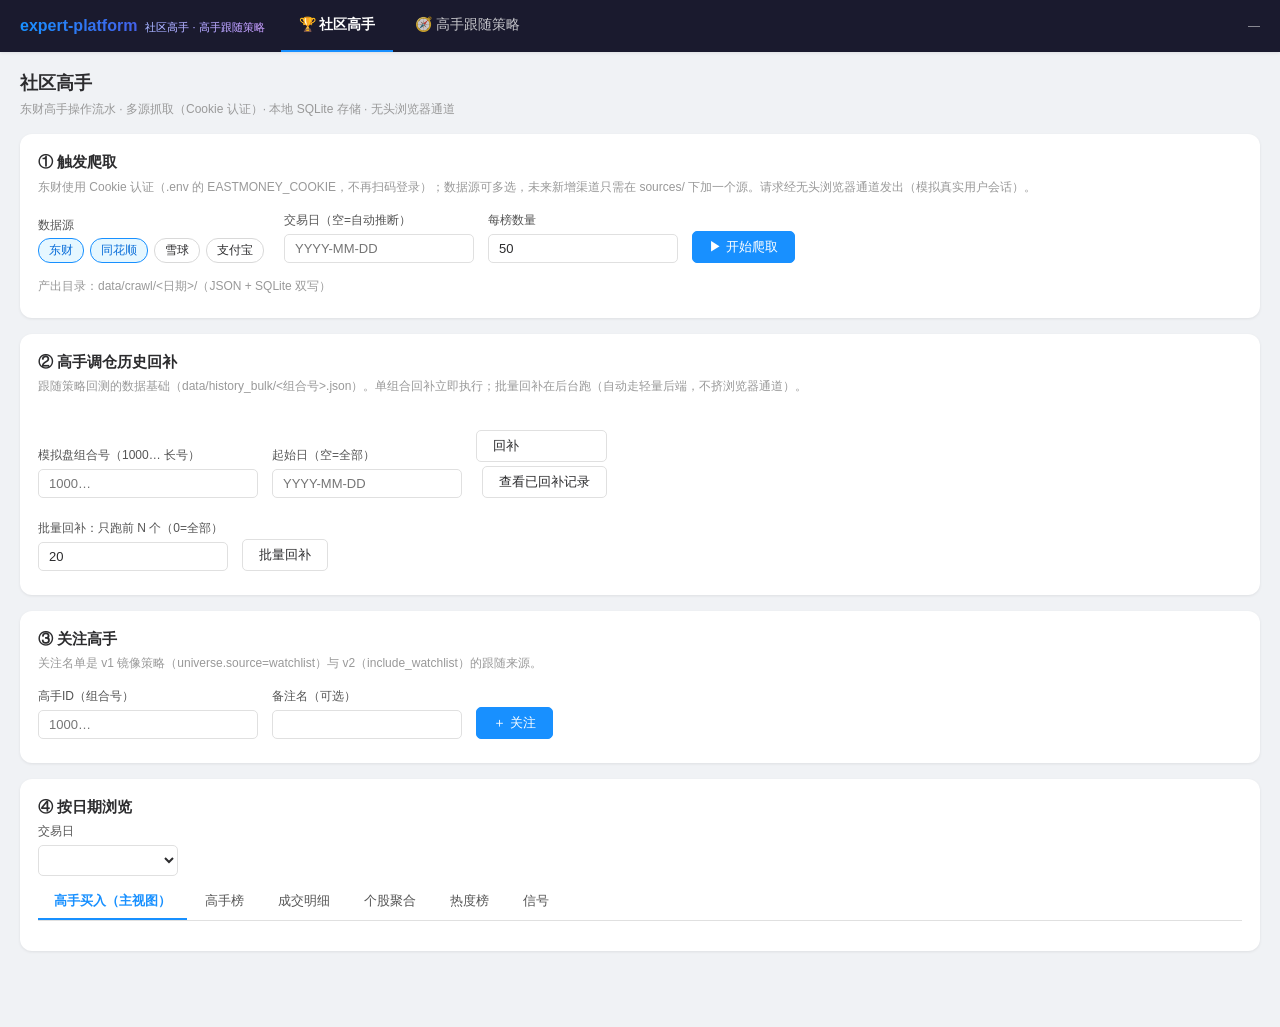
==== expert-strategy/web/static/index.html @ 900fc933 "refactor: 项目目录重命名 expert-platform → expert-strategy（152 个文件纯重命名，内容无变化）" ====
<!DOCTYPE html>
<html lang="zh-CN">
<head>
<meta charset="UTF-8">
<meta name="viewport" content="width=device-width, initial-scale=1.0">
<title>expert-platform · 社区高手 &amp; 高手跟随策略</title>
<link rel="stylesheet" href="css/tokens.css">
<link rel="stylesheet" href="css/base.css">
<script src="echarts.min.js"></script>
</head>
<body>

<header class="header">
  <div class="logo">expert-platform<small>社区高手 · 高手跟随策略</small></div>
  <nav class="nav">
    <a id="nav-experts" href="#/experts" onclick="EP.go('experts');return false">🏆 社区高手</a>
    <a id="nav-strategy" href="#/expert-strategy" onclick="EP.go('strategy');return false">🧭 高手跟随策略</a>
  </nav>
  <div class="spacer"></div>
  <div class="sysinfo num" id="sysinfo">—</div>
</header>

<!-- ═══ 页面 1：社区高手 ═══ -->
<section class="page" id="page-experts">
  <div class="page-title">社区高手</div>
  <div class="page-sub">东财高手操作流水 · 多源抓取（Cookie 认证）· 本地 SQLite 存储 · 无头浏览器通道</div>
  <div id="experts-root"></div>
</section>

<!-- ═══ 页面 2：高手跟随策略 ═══ -->
<section class="page" id="page-strategy">
  <div class="page-title">高手跟随策略</div>
  <div class="page-sub">策略文件化 · 统一回测（同回测期/同闸门/随机对照）· 模拟盘前向验证 · 晋级管理</div>
  <div id="strategy-root"></div>
</section>

<noscript>本应用需要启用 JavaScript。</noscript>
<script src="js/utils.js"></script>
<script src="js/experts.js"></script>
<script src="js/strategy.js"></script>
<script src="js/app.js"></script>
</body>
</html>
---- expert-strategy/web/static/css/tokens.css ----
/* 设计变量（参考源项目 xcq-platform static/css/tokens.css，浅色主题） */
:root {
  --c-primary: #1890ff;
  --c-primary-d: #096dd9;
  --c-primary-l: #e6f7ff;
  --c-success: #52c41a;
  --c-danger: #ff4d4f;
  --c-warning: #faad14;
  --c-purple: #722ed1;
  /* A 股惯例：红涨绿跌 */
  --c-up: #f5222d;
  --c-down: #52c41a;
  --c-text: #2c2c2e;
  --c-text-2: #555;
  --c-text-3: #999;
  --c-bg: #f0f2f5;
  --c-card: #fff;
  --c-border: #e0e0e0;
  --c-header: #1a1a2e;
  --r-sm: 5px;
  --r-md: 9px;
  --r-lg: 12px;
  --sh-sm: 0 1px 3px rgba(0,0,0,.08);
  --sh-md: 0 2px 8px rgba(0,0,0,.10);
  --sh-lg: 0 4px 16px rgba(0,0,0,.12);
  --ts: .2s ease;
  --font: -apple-system, BlinkMacSystemFont, "PingFang SC", "Microsoft YaHei", sans-serif;
}
---- expert-strategy/web/static/css/base.css ----
/* 基础布局：header / 顶部导航 / 卡片 / 表格 / 按钮 / 表单 / 标签 */
* { box-sizing: border-box; margin: 0; padding: 0; }
html, body { height: 100%; }
body {
  font-family: var(--font);
  background: var(--c-bg);
  color: var(--c-text);
  font-size: 14px;
  line-height: 1.55;
}
.num { font-variant-numeric: tabular-nums; }
.up { color: var(--c-up); }
.down { color: var(--c-down); }

/* ── header ── */
.header {
  position: sticky; top: 0; z-index: 100;
  display: flex; align-items: center; gap: 16px;
  height: 52px; padding: 0 20px;
  background: var(--c-header); color: #fff;
  box-shadow: var(--sh-sm);
}
.header .logo {
  font-size: 16px; font-weight: 700;
  background: linear-gradient(90deg, #1890ff, #722ed1);
  -webkit-background-clip: text; background-clip: text; color: transparent;
}
.header .logo small { font-size: 11px; font-weight: 400; color: rgba(255,255,255,.55); margin-left: 8px; -webkit-text-fill-color: rgba(255,255,255,.55); }
.nav { display: flex; gap: 4px; height: 100%; }
.nav a {
  display: flex; align-items: center; padding: 0 18px;
  color: rgba(255,255,255,.75); text-decoration: none;
  font-size: 14px; border-bottom: 2px solid transparent;
  transition: color var(--ts), border-color var(--ts);
  cursor: pointer;
}
.nav a:hover { color: #fff; }
.nav a.active { color: #fff; border-bottom-color: var(--c-primary); font-weight: 600; }
.header .spacer { flex: 1; }
.header .sysinfo { font-size: 12px; color: rgba(255,255,255,.55); }

/* ── 页面容器 ── */
.page { display: none; max-width: 1440px; margin: 0 auto; padding: 18px 20px 60px; }
.page.active { display: block; }
.page-title { font-size: 18px; font-weight: 700; margin-bottom: 2px; }
.page-sub { font-size: 12px; color: var(--c-text-3); margin-bottom: 16px; }

/* ── 卡片 ── */
.card {
  background: var(--c-card); border-radius: var(--r-lg);
  box-shadow: var(--sh-sm); padding: 16px 18px; margin-bottom: 16px;
}
.card > h3 { font-size: 15px; font-weight: 600; margin-bottom: 4px; }
.card > .card-sub { font-size: 12px; color: var(--c-text-3); margin-bottom: 12px; }
.card-grid { display: grid; grid-template-columns: repeat(auto-fill, minmax(240px, 1fr)); gap: 12px; }

/* ── 指标卡 ── */
.kv-cards { display: flex; flex-wrap: wrap; gap: 10px; margin-bottom: 12px; }
.kv {
  background: var(--c-bg); border-radius: var(--r-md);
  padding: 8px 14px; min-width: 110px;
}
.kv .k { font-size: 11px; color: var(--c-text-3); }
.kv .v { font-size: 17px; font-weight: 700; font-variant-numeric: tabular-nums; }

/* ── 按钮 ── */
.btn {
  display: inline-flex; align-items: center; gap: 6px;
  border: 1px solid var(--c-border); background: #fff; color: var(--c-text);
  border-radius: var(--r-sm); padding: 6px 16px; font-size: 13px;
  cursor: pointer; transition: all var(--ts); font-family: var(--font);
}
.btn:hover { border-color: var(--c-primary); color: var(--c-primary); }
.btn.primary { background: var(--c-primary); border-color: var(--c-primary); color: #fff; }
.btn.primary:hover { background: var(--c-primary-d); }
.btn.danger:hover { border-color: var(--c-danger); color: var(--c-danger); }
.btn.sm { padding: 3px 10px; font-size: 12px; }
.btn:disabled { opacity: .5; cursor: not-allowed; }

/* ── 表单 ── */
.field { display: inline-flex; flex-direction: column; gap: 4px; margin-right: 14px; margin-bottom: 8px; }
.field label { font-size: 12px; color: var(--c-text-2); }
.input, .select {
  border: 1px solid var(--c-border); border-radius: var(--r-sm);
  padding: 6px 10px; font-size: 13px; font-family: var(--font);
  min-width: 180px; background: #fff; color: var(--c-text);
}
.input:focus, .select:focus { outline: none; border-color: var(--c-primary); }
textarea.input { min-width: 420px; font-family: ui-monospace, Menlo, Consolas, monospace; font-size: 12px; }
.chip {
  display: inline-block; padding: 2px 10px; border-radius: 12px;
  font-size: 12px; border: 1px solid #d9d9d9; background: #fff;
  cursor: pointer; margin-right: 6px; user-select: none;
}
.chip.on { border-color: var(--c-primary); background: var(--c-primary-l); color: var(--c-primary-d); }

/* ── 子 tab ── */
.subtabs { display: flex; gap: 2px; border-bottom: 1px solid var(--c-border); margin-bottom: 14px; }
.subtabs a {
  padding: 7px 16px; font-size: 13px; color: var(--c-text-2);
  cursor: pointer; border-bottom: 2px solid transparent; text-decoration: none;
}
.subtabs a:hover { color: var(--c-primary); }
.subtabs a.active { color: var(--c-primary); border-bottom-color: var(--c-primary); font-weight: 600; }

/* ── 表格 ── */
.table-wrap { overflow: auto; border: 1px solid var(--c-border); border-radius: var(--r-md); background: #fff; }
table.grid { border-collapse: collapse; width: 100%; font-size: 12.5px; }
table.grid th, table.grid td {
  padding: 6px 10px; text-align: left; white-space: nowrap;
  border-bottom: 1px solid #f0f0f0;
}
table.grid th {
  background: #fafafa; font-weight: 600; color: var(--c-text-2);
  position: sticky; top: 0; cursor: pointer; user-select: none;
}
table.grid th:hover { color: var(--c-primary); }
table.grid th .arrow { font-size: 10px; color: var(--c-text-3); }
table.grid tbody tr:hover { background: var(--c-primary-l); }
table.grid td.r, table.grid th.r { text-align: right; font-variant-numeric: tabular-nums; }
.table-bar { display: flex; align-items: center; gap: 10px; margin-bottom: 8px; flex-wrap: wrap; }
.table-bar .count { font-size: 12px; color: var(--c-text-3); }
.pager { display: flex; gap: 6px; align-items: center; margin-top: 8px; font-size: 12px; color: var(--c-text-2); }

/* ── 状态徽章 ── */
.badge { display: inline-block; padding: 1px 8px; border-radius: 10px; font-size: 11px; }
.badge.green { background: #f6ffed; color: var(--c-success); border: 1px solid #b7eb8f; }
.badge.red { background: #fff2f0; color: var(--c-danger); border: 1px solid #ffccc7; }
.badge.blue { background: var(--c-primary-l); color: var(--c-primary-d); border: 1px solid #91d5ff; }
.badge.gray { background: #fafafa; color: var(--c-text-3); border: 1px solid #e0e0e0; }
.badge.orange { background: #fff7e6; color: var(--c-warning); border: 1px solid #ffd591; }

/* ── 任务面板 ── */
.job { border-radius: var(--r-md); padding: 10px 14px; margin-top: 10px; font-size: 13px; }
.job.running { background: #fffbe6; border: 1px solid #ffe58f; }
.job.done { background: #f6ffed; border: 1px solid #b7eb8f; }
.job.error { background: #fff2f0; border: 1px solid #ffccc7; }
.job.idle { background: #fafafa; border: 1px dashed var(--c-border); color: var(--c-text-3); }
.job .log {
  margin-top: 8px; max-height: 220px; overflow: auto; background: #1a1a2e; color: #d5d5e0;
  border-radius: var(--r-sm); padding: 8px 12px; font-size: 11.5px;
  font-family: ui-monospace, Menlo, Consolas, monospace; white-space: pre-wrap;
}
.empty { padding: 28px; text-align: center; color: var(--c-text-3); font-size: 13px; }
.hint { font-size: 12px; color: var(--c-text-3); margin: 6px 0; }
.row { display: flex; align-items: flex-end; gap: 0; flex-wrap: wrap; }
pre.code {
  background: #fafafa; border: 1px solid var(--c-border); border-radius: var(--r-sm);
  padding: 10px 14px; font-size: 12px; overflow: auto; max-height: 420px;
  font-family: ui-monospace, Menlo, Consolas, monospace;
}
.chart { width: 100%; height: 340px; }
.two-col { display: grid; grid-template-columns: 1fr 1fr; gap: 14px; }
@media (max-width: 900px) { .two-col { grid-template-columns: 1fr; } }
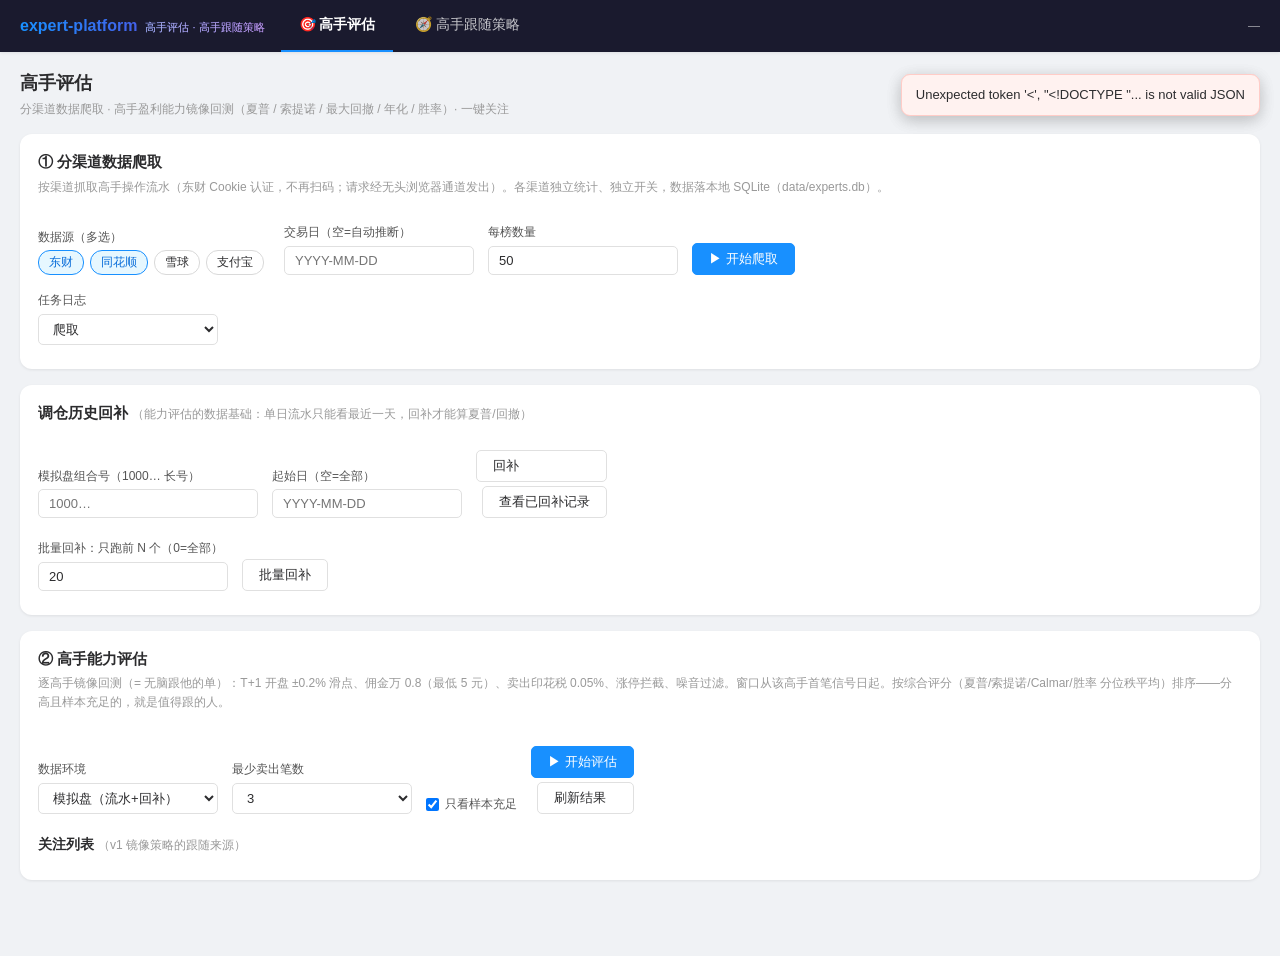
==== commit ea953c72: "feat: 高手评估页重构——分渠道数据爬取 + 高手能力评估（镜像回测） - 新增 src/strategy/expert_eval.py：逐高手镜像回测（交易口径与 follow_backtest" ====
--- a/expert-strategy/web/static/index.html
+++ b/expert-strategy/web/static/index.html
@@ -3,7 +3,7 @@
 <head>
 <meta charset="UTF-8">
 <meta name="viewport" content="width=device-width, initial-scale=1.0">
-<title>expert-platform · 社区高手 &amp; 高手跟随策略</title>
+<title>expert-platform · 高手评估 &amp; 高手跟随策略</title>
 <link rel="stylesheet" href="css/tokens.css">
 <link rel="stylesheet" href="css/base.css">
 <script src="echarts.min.js"></script>
@@ -11,19 +11,19 @@
 <body>
 
 <header class="header">
-  <div class="logo">expert-platform<small>社区高手 · 高手跟随策略</small></div>
+  <div class="logo">expert-platform<small>高手评估 · 高手跟随策略</small></div>
   <nav class="nav">
-    <a id="nav-experts" href="#/experts" onclick="EP.go('experts');return false">🏆 社区高手</a>
+    <a id="nav-experts" href="#/experts" onclick="EP.go('experts');return false">🎯 高手评估</a>
     <a id="nav-strategy" href="#/expert-strategy" onclick="EP.go('strategy');return false">🧭 高手跟随策略</a>
   </nav>
   <div class="spacer"></div>
   <div class="sysinfo num" id="sysinfo">—</div>
 </header>
 
-<!-- ═══ 页面 1：社区高手 ═══ -->
+<!-- ═══ 页面 1：高手评估 ═══ -->
 <section class="page" id="page-experts">
-  <div class="page-title">社区高手</div>
-  <div class="page-sub">东财高手操作流水 · 多源抓取（Cookie 认证）· 本地 SQLite 存储 · 无头浏览器通道</div>
+  <div class="page-title">高手评估</div>
+  <div class="page-sub">分渠道数据爬取 · 高手盈利能力镜像回测（夏普 / 索提诺 / 最大回撤 / 年化 / 胜率）· 一键关注</div>
   <div id="experts-root"></div>
 </section>
 
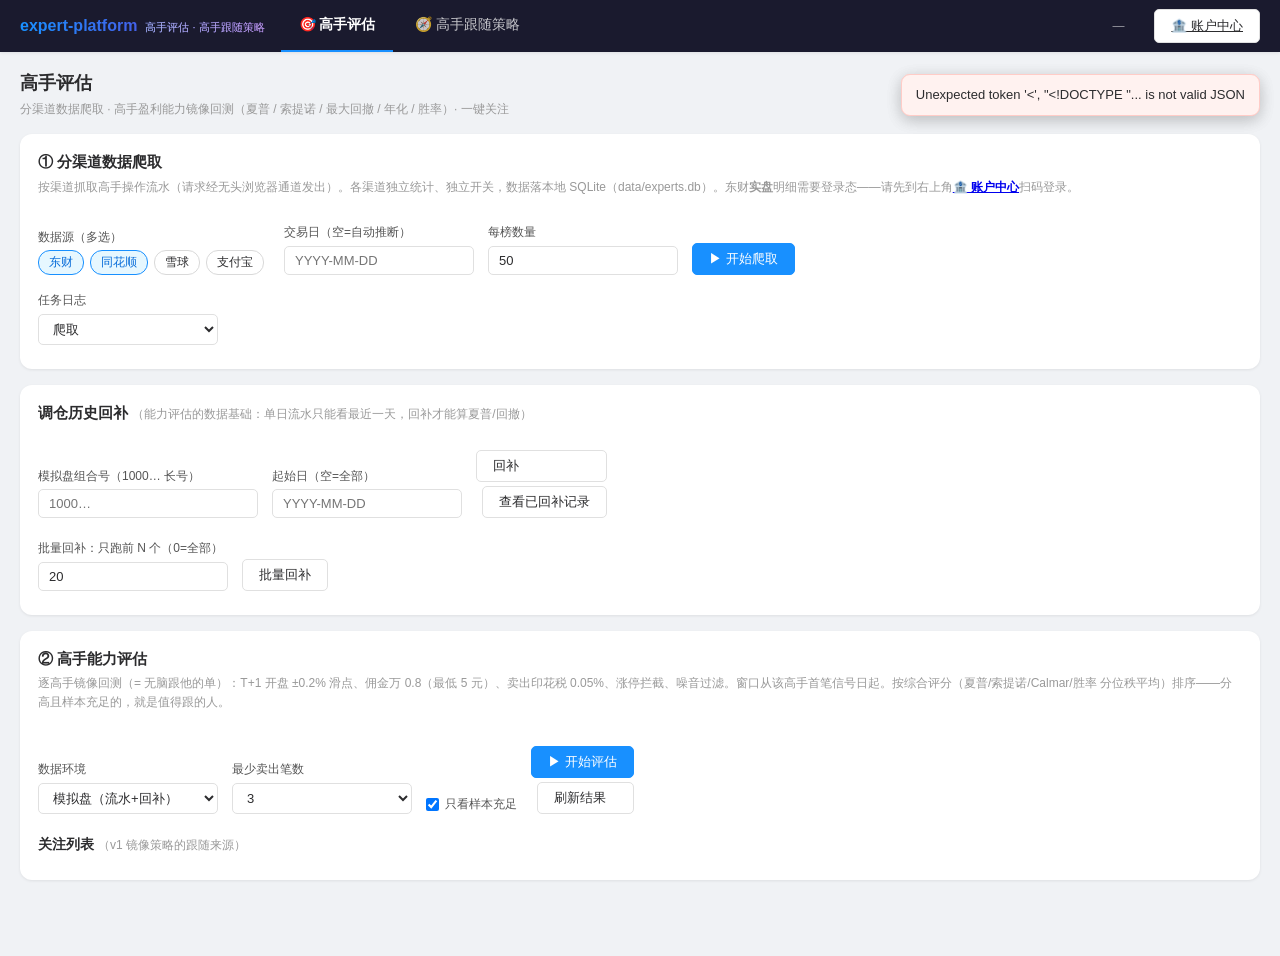
==== commit 42d0a0bf: "refactor: 东财账户中心独立成页 #/accounts（右上角入口），爬取流程去掉登录拦截 - 新增 web/static/js/accounts.js：登录状态徽章 + 页内扫码登录（二维码" ====
--- a/expert-strategy/web/static/index.html
+++ b/expert-strategy/web/static/index.html
@@ -18,6 +18,7 @@
   </nav>
   <div class="spacer"></div>
   <div class="sysinfo num" id="sysinfo">—</div>
+  <a id="nav-accounts" class="btn" style="margin-left:14px;white-space:nowrap" href="#/accounts" onclick="EP.go('accounts');return false">🏦 账户中心</a>
 </header>
 
 <!-- ═══ 页面 1：高手评估 ═══ -->
@@ -34,9 +35,17 @@
   <div id="strategy-root"></div>
 </section>
 
+<!-- ═══ 页面 3：东财账户中心 ═══ -->
+<section class="page" id="page-accounts">
+  <div class="page-title">东财账户中心</div>
+  <div class="page-sub">扫码登录 · 实盘令牌（rtV3 四元组）自动捕获 · 30 分钟心跳保活</div>
+  <div id="accounts-root"></div>
+</section>
+
 <noscript>本应用需要启用 JavaScript。</noscript>
 <script src="js/utils.js"></script>
 <script src="js/experts.js"></script>
+<script src="js/accounts.js"></script>
 <script src="js/strategy.js"></script>
 <script src="js/app.js"></script>
 </body>
